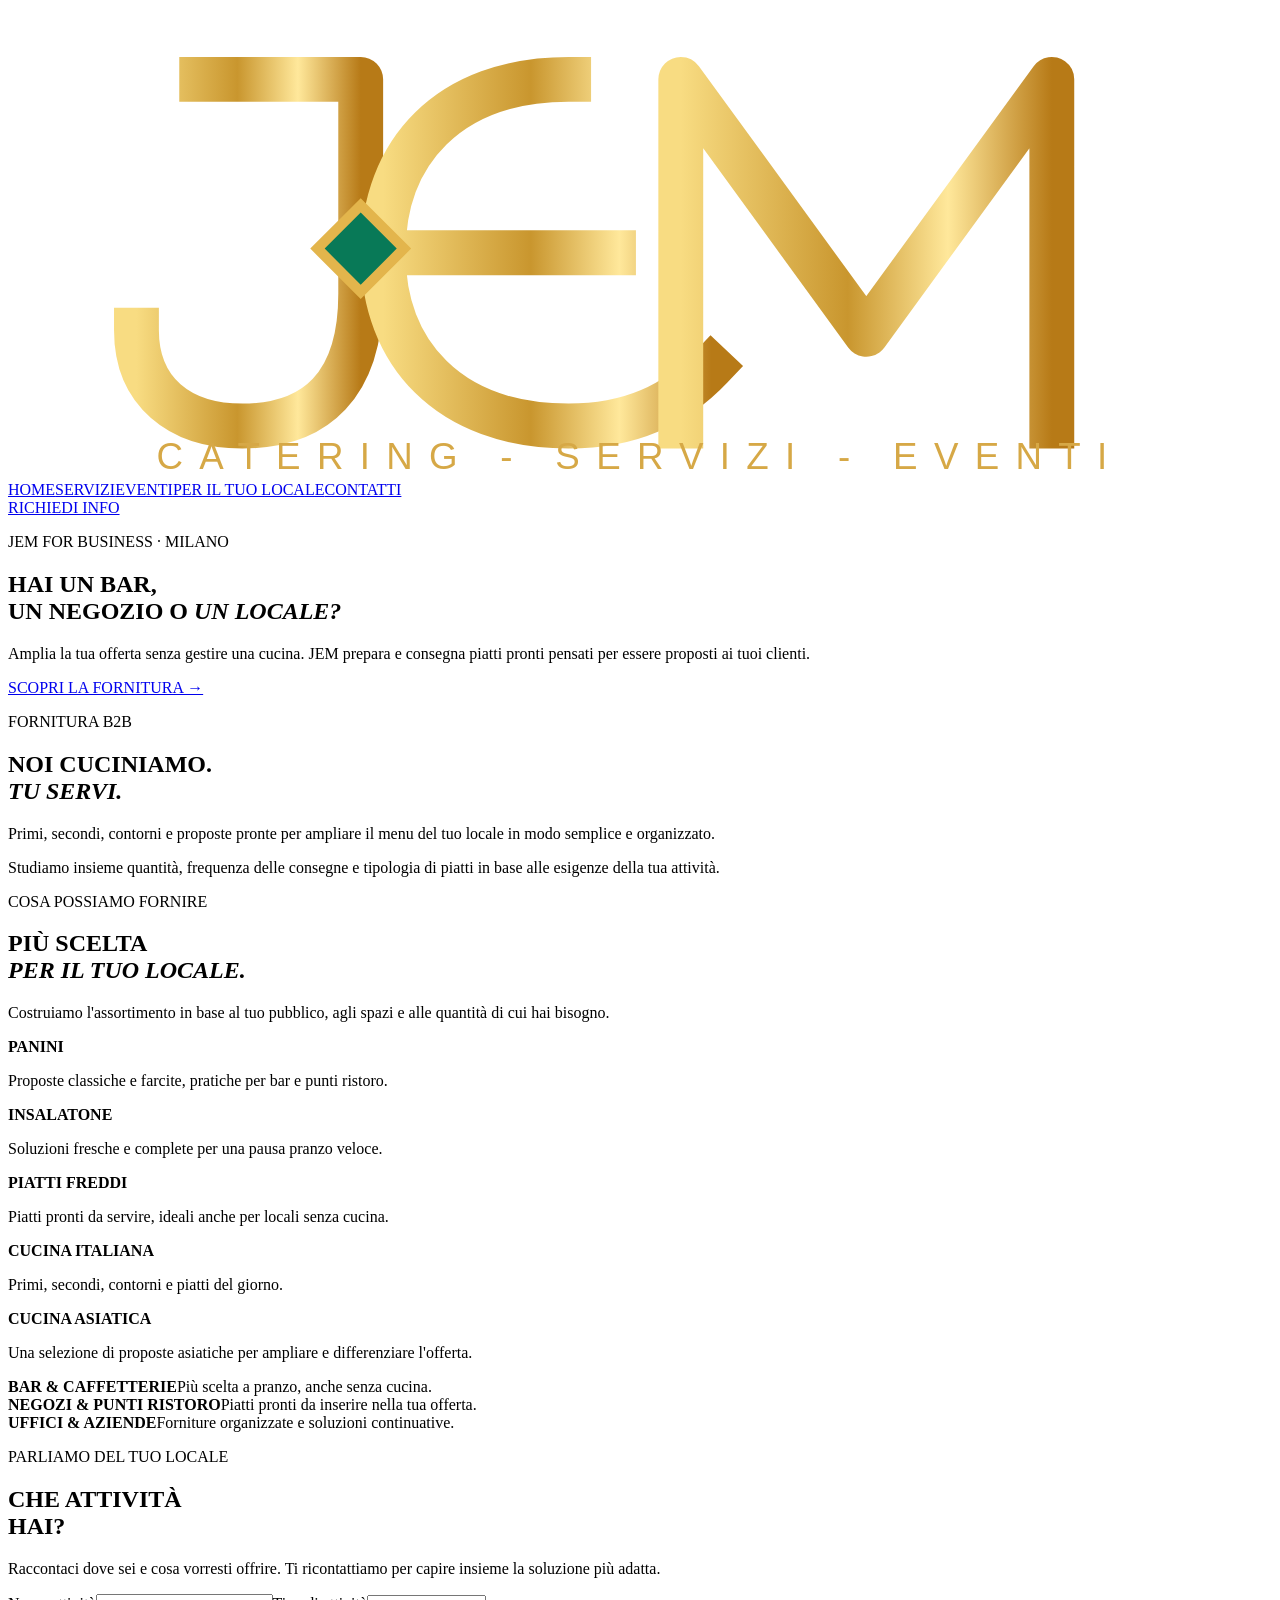
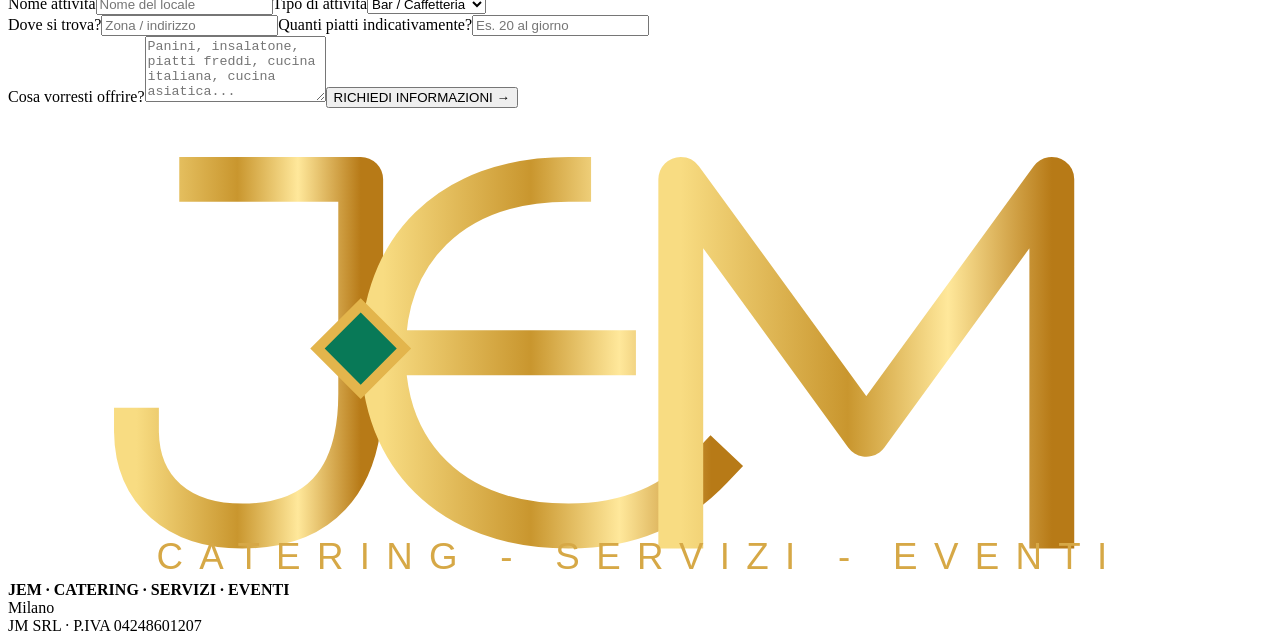
==== forniture.html @ 1eda9359 "Add JEM business supplies page" ====
<!doctype html><html lang="it"><head><meta charset="utf-8"><meta name="viewport" content="width=device-width,initial-scale=1"><title>Per il tuo locale | JEM</title><link rel="stylesheet" href="style.css"></head><body>
<header class="nav"><a class="brand" href="index.html"><img src="jem-logo.svg" alt="JEM"></a><nav><a href="index.html">HOME</a><a href="index.html#servizi">SERVIZI</a><a href="index.html#eventi">EVENTI</a><a href="forniture.html">PER IL TUO LOCALE</a><a href="index.html#contatti">CONTATTI</a></nav><a class="cta small" href="#richiedi">RICHIEDI INFO</a></header>
<main><section class="b2b-hero"><p class="eyebrow pale">JEM FOR BUSINESS · MILANO</p><h1>HAI UN BAR,<br>UN NEGOZIO O <em>UN LOCALE?</em></h1><p>Amplia la tua offerta senza gestire una cucina. JEM prepara e consegna piatti pronti pensati per essere proposti ai tuoi clienti.</p><a class="cta gold" href="#richiedi">SCOPRI LA FORNITURA →</a></section>
<section class="b2b-pitch"><div><p class="eyebrow">FORNITURA B2B</p><h2>NOI CUCINIAMO.<br><em>TU SERVI.</em></h2></div><div><p>Primi, secondi, contorni e proposte pronte per ampliare il menu del tuo locale in modo semplice e organizzato.</p><p>Studiamo insieme quantità, frequenza delle consegne e tipologia di piatti in base alle esigenze della tua attività.</p></div></section>
<section class="food-range"><div class="food-head"><p class="eyebrow">COSA POSSIAMO FORNIRE</p><h2>PIÙ SCELTA<br><em>PER IL TUO LOCALE.</em></h2><p>Costruiamo l'assortimento in base al tuo pubblico, agli spazi e alle quantità di cui hai bisogno.</p></div><div class="food-grid">
<article><b>PANINI</b><p>Proposte classiche e farcite, pratiche per bar e punti ristoro.</p></article><article><b>INSALATONE</b><p>Soluzioni fresche e complete per una pausa pranzo veloce.</p></article><article><b>PIATTI FREDDI</b><p>Piatti pronti da servire, ideali anche per locali senza cucina.</p></article><article><b>CUCINA ITALIANA</b><p>Primi, secondi, contorni e piatti del giorno.</p></article><article><b>CUCINA ASIATICA</b><p>Una selezione di proposte asiatiche per ampliare e differenziare l'offerta.</p></article></div></section>
<section class="b2b-strip"><div><b>BAR & CAFFETTERIE</b><span>Più scelta a pranzo, anche senza cucina.</span></div><div><b>NEGOZI & PUNTI RISTORO</b><span>Piatti pronti da inserire nella tua offerta.</span></div><div><b>UFFICI & AZIENDE</b><span>Forniture organizzate e soluzioni continuative.</span></div></section>
<section class="contact" id="richiedi"><div><p class="eyebrow pale">PARLIAMO DEL TUO LOCALE</p><h2>CHE ATTIVITÀ<br>HAI?</h2><p class="introtext">Raccontaci dove sei e cosa vorresti offrire. Ti ricontattiamo per capire insieme la soluzione più adatta.</p></div><form onsubmit="event.preventDefault();alert('Demo: il modulo verrà collegato prima della pubblicazione.')"><div class="grid"><label>Nome attività<input required placeholder="Nome del locale"></label><label>Tipo di attività<select><option>Bar / Caffetteria</option><option>Negozio</option><option>Punto ristoro</option><option>Ufficio / Azienda</option><option>Altro</option></select></label></div><div class="grid"><label>Dove si trova?<input placeholder="Zona / indirizzo"></label><label>Quanti piatti indicativamente?<input placeholder="Es. 20 al giorno"></label></div><label>Cosa vorresti offrire?<textarea rows="4" placeholder="Panini, insalatone, piatti freddi, cucina italiana, cucina asiatica..."></textarea></label><button class="cta gold" type="submit">RICHIEDI INFORMAZIONI →</button></form></section></main>
<footer><img src="jem-logo.svg" alt="JEM"><div><strong>JEM · CATERING · SERVIZI · EVENTI</strong><br>Milano<br>JM SRL · P.IVA 04248601207</div></footer></body></html>
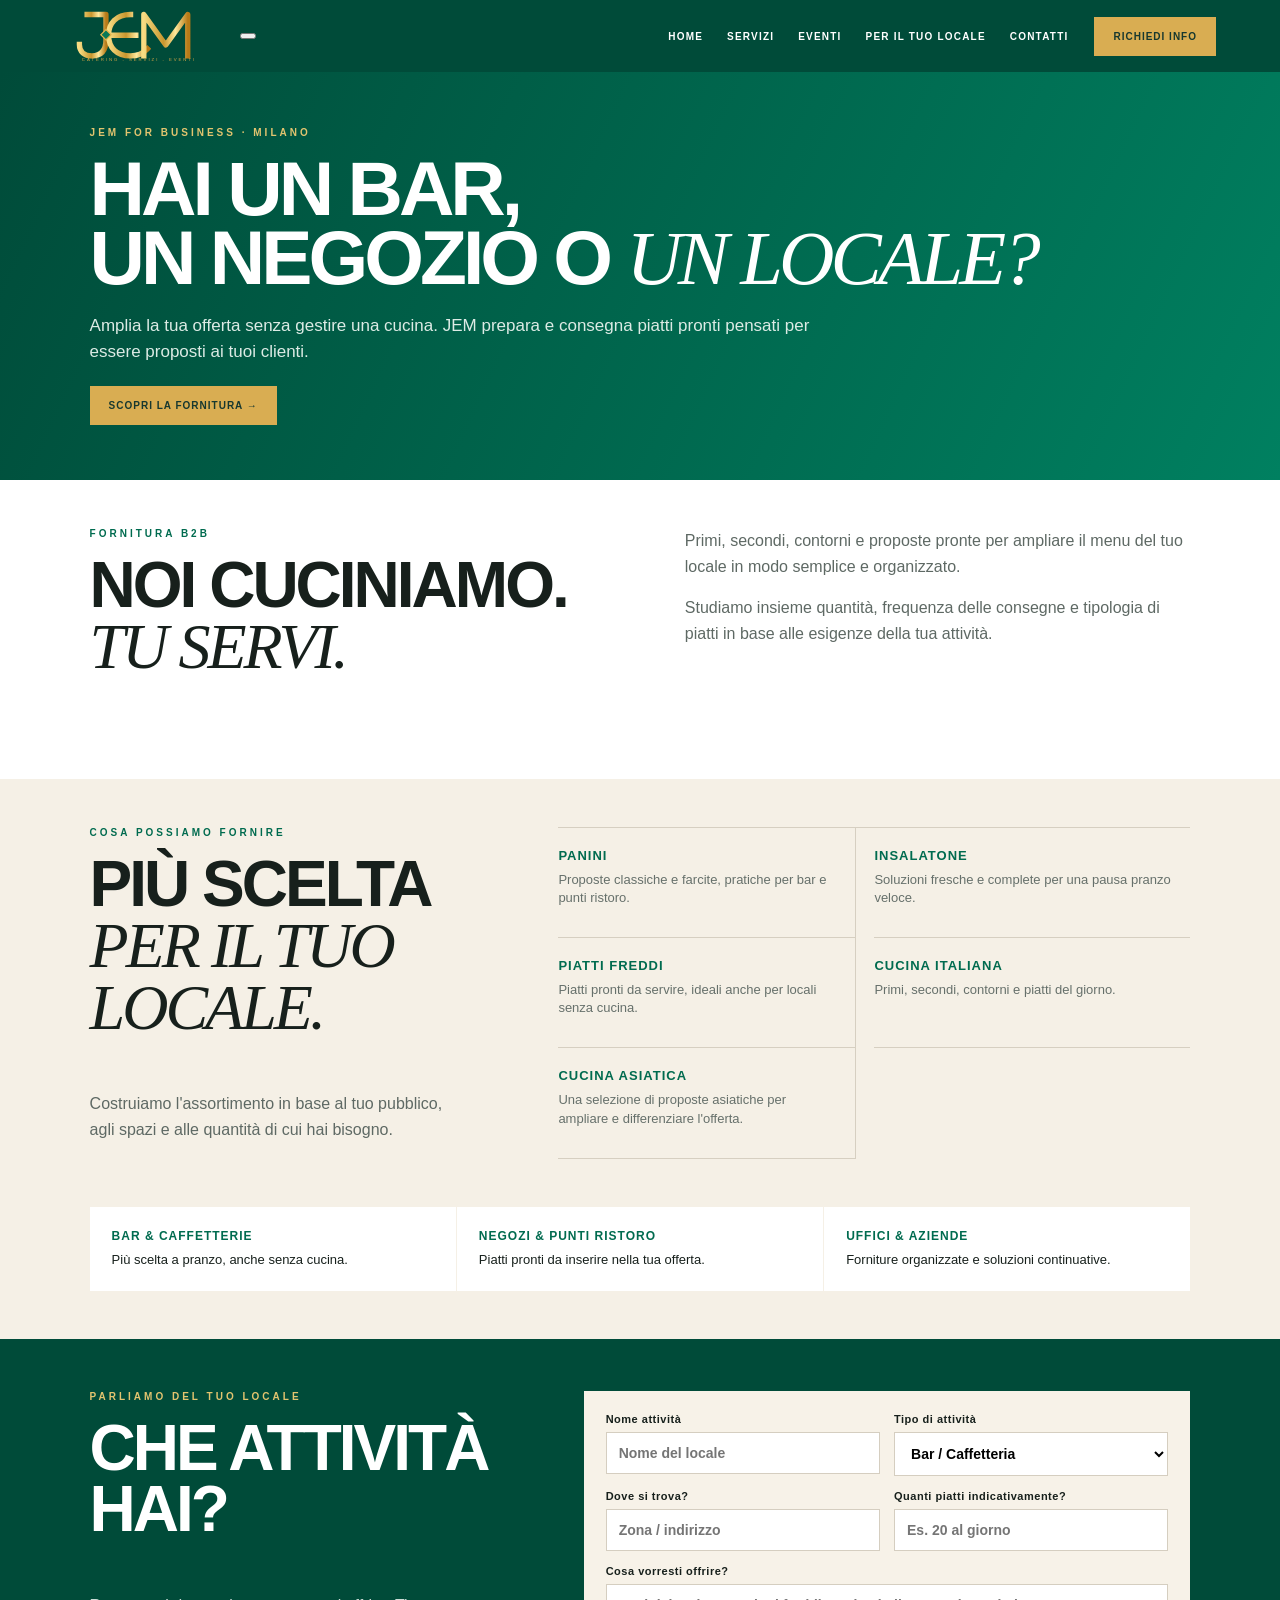
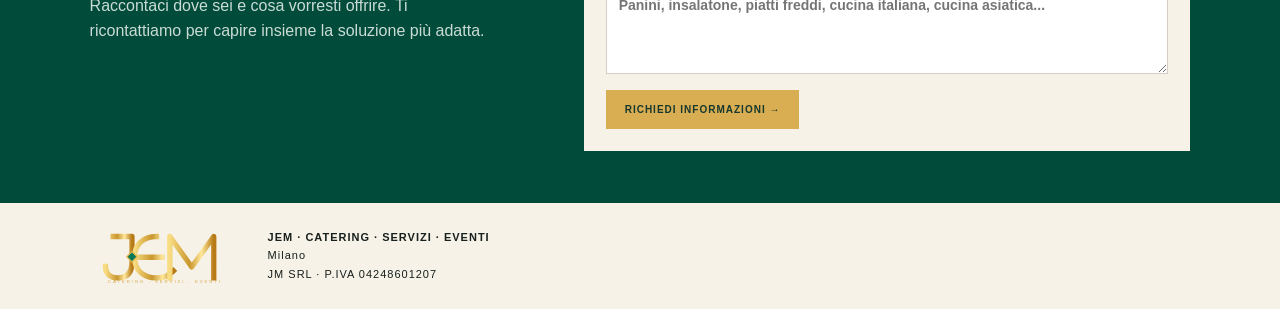
==== commit 3531bee2: "Add mobile navigation" ====
--- a/forniture.html
+++ b/forniture.html
@@ -1,9 +1,2 @@
-<!doctype html><html lang="it"><head><meta charset="utf-8"><meta name="viewport" content="width=device-width,initial-scale=1"><title>Per il tuo locale | JEM</title><link rel="stylesheet" href="style.css"></head><body>
-<header class="nav"><a class="brand" href="index.html"><img src="jem-logo.svg" alt="JEM"></a><nav><a href="index.html">HOME</a><a href="index.html#servizi">SERVIZI</a><a href="index.html#eventi">EVENTI</a><a href="forniture.html">PER IL TUO LOCALE</a><a href="index.html#contatti">CONTATTI</a></nav><a class="cta small" href="#richiedi">RICHIEDI INFO</a></header>
-<main><section class="b2b-hero"><p class="eyebrow pale">JEM FOR BUSINESS · MILANO</p><h1>HAI UN BAR,<br>UN NEGOZIO O <em>UN LOCALE?</em></h1><p>Amplia la tua offerta senza gestire una cucina. JEM prepara e consegna piatti pronti pensati per essere proposti ai tuoi clienti.</p><a class="cta gold" href="#richiedi">SCOPRI LA FORNITURA →</a></section>
-<section class="b2b-pitch"><div><p class="eyebrow">FORNITURA B2B</p><h2>NOI CUCINIAMO.<br><em>TU SERVI.</em></h2></div><div><p>Primi, secondi, contorni e proposte pronte per ampliare il menu del tuo locale in modo semplice e organizzato.</p><p>Studiamo insieme quantità, frequenza delle consegne e tipologia di piatti in base alle esigenze della tua attività.</p></div></section>
-<section class="food-range"><div class="food-head"><p class="eyebrow">COSA POSSIAMO FORNIRE</p><h2>PIÙ SCELTA<br><em>PER IL TUO LOCALE.</em></h2><p>Costruiamo l'assortimento in base al tuo pubblico, agli spazi e alle quantità di cui hai bisogno.</p></div><div class="food-grid">
-<article><b>PANINI</b><p>Proposte classiche e farcite, pratiche per bar e punti ristoro.</p></article><article><b>INSALATONE</b><p>Soluzioni fresche e complete per una pausa pranzo veloce.</p></article><article><b>PIATTI FREDDI</b><p>Piatti pronti da servire, ideali anche per locali senza cucina.</p></article><article><b>CUCINA ITALIANA</b><p>Primi, secondi, contorni e piatti del giorno.</p></article><article><b>CUCINA ASIATICA</b><p>Una selezione di proposte asiatiche per ampliare e differenziare l'offerta.</p></article></div></section>
-<section class="b2b-strip"><div><b>BAR & CAFFETTERIE</b><span>Più scelta a pranzo, anche senza cucina.</span></div><div><b>NEGOZI & PUNTI RISTORO</b><span>Piatti pronti da inserire nella tua offerta.</span></div><div><b>UFFICI & AZIENDE</b><span>Forniture organizzate e soluzioni continuative.</span></div></section>
-<section class="contact" id="richiedi"><div><p class="eyebrow pale">PARLIAMO DEL TUO LOCALE</p><h2>CHE ATTIVITÀ<br>HAI?</h2><p class="introtext">Raccontaci dove sei e cosa vorresti offrire. Ti ricontattiamo per capire insieme la soluzione più adatta.</p></div><form onsubmit="event.preventDefault();alert('Demo: il modulo verrà collegato prima della pubblicazione.')"><div class="grid"><label>Nome attività<input required placeholder="Nome del locale"></label><label>Tipo di attività<select><option>Bar / Caffetteria</option><option>Negozio</option><option>Punto ristoro</option><option>Ufficio / Azienda</option><option>Altro</option></select></label></div><div class="grid"><label>Dove si trova?<input placeholder="Zona / indirizzo"></label><label>Quanti piatti indicativamente?<input placeholder="Es. 20 al giorno"></label></div><label>Cosa vorresti offrire?<textarea rows="4" placeholder="Panini, insalatone, piatti freddi, cucina italiana, cucina asiatica..."></textarea></label><button class="cta gold" type="submit">RICHIEDI INFORMAZIONI →</button></form></section></main>
-<footer><img src="jem-logo.svg" alt="JEM"><div><strong>JEM · CATERING · SERVIZI · EVENTI</strong><br>Milano<br>JM SRL · P.IVA 04248601207</div></footer></body></html>+<!doctype html><html lang="it"><head><meta charset="utf-8"><meta name="viewport" content="width=device-width,initial-scale=1"><title>Per il tuo locale | JEM</title><link rel="stylesheet" href="style.css"></head><body><header class="nav"><a class="brand" href="index.html"><img src="jem-logo.svg" alt="JEM"></a><button class="menu-toggle" aria-label="Apri menu" onclick="document.body.classList.toggle('menu-open')"><span></span><span></span><span></span></button><nav><a href="index.html">HOME</a><a href="index.html#servizi">SERVIZI</a><a href="index.html#eventi">EVENTI</a><a href="forniture.html">PER IL TUO LOCALE</a><a href="index.html#contatti">CONTATTI</a></nav><a class="cta small" href="#richiedi">RICHIEDI INFO</a></header>
+<main><section class="b2b-hero"><p class="eyebrow pale">JEM FOR BUSINESS · MILANO</p><h1>HAI UN BAR,<br>UN NEGOZIO O <em>UN LOCALE?</em></h1><p>Amplia la tua offerta senza gestire una cucina. JEM prepara e consegna piatti pronti pensati per essere proposti ai tuoi clienti.</p><a class="cta gold" href="#richiedi">SCOPRI LA FORNITURA →</a></section><section class="b2b-pitch"><div><p class="eyebrow">FORNITURA B2B</p><h2>NOI CUCINIAMO.<br><em>TU SERVI.</em></h2></div><div><p>Primi, secondi, contorni e proposte pronte per ampliare il menu del tuo locale in modo semplice e organizzato.</p><p>Studiamo insieme quantità, frequenza delle consegne e tipologia di piatti in base alle esigenze della tua attività.</p></div></section><section class="food-range"><div class="food-head"><p class="eyebrow">COSA POSSIAMO FORNIRE</p><h2>PIÙ SCELTA<br><em>PER IL TUO LOCALE.</em></h2><p>Costruiamo l'assortimento in base al tuo pubblico, agli spazi e alle quantità di cui hai bisogno.</p></div><div class="food-grid"><article><b>PANINI</b><p>Proposte classiche e farcite, pratiche per bar e punti ristoro.</p></article><article><b>INSALATONE</b><p>Soluzioni fresche e complete per una pausa pranzo veloce.</p></article><article><b>PIATTI FREDDI</b><p>Piatti pronti da servire, ideali anche per locali senza cucina.</p></article><article><b>CUCINA ITALIANA</b><p>Primi, secondi, contorni e piatti del giorno.</p></article><article><b>CUCINA ASIATICA</b><p>Una selezione di proposte asiatiche per ampliare e differenziare l'offerta.</p></article></div></section><section class="b2b-strip"><div><b>BAR & CAFFETTERIE</b><span>Più scelta a pranzo, anche senza cucina.</span></div><div><b>NEGOZI & PUNTI RISTORO</b><span>Piatti pronti da inserire nella tua offerta.</span></div><div><b>UFFICI & AZIENDE</b><span>Forniture organizzate e soluzioni continuative.</span></div></section><section class="contact" id="richiedi"><div><p class="eyebrow pale">PARLIAMO DEL TUO LOCALE</p><h2>CHE ATTIVITÀ<br>HAI?</h2><p class="introtext">Raccontaci dove sei e cosa vorresti offrire. Ti ricontattiamo per capire insieme la soluzione più adatta.</p></div><form onsubmit="event.preventDefault();alert('Demo: il modulo verrà collegato prima della pubblicazione.')"><div class="grid"><label>Nome attività<input required placeholder="Nome del locale"></label><label>Tipo di attività<select><option>Bar / Caffetteria</option><option>Negozio</option><option>Punto ristoro</option><option>Ufficio / Azienda</option><option>Altro</option></select></label></div><div class="grid"><label>Dove si trova?<input placeholder="Zona / indirizzo"></label><label>Quanti piatti indicativamente?<input placeholder="Es. 20 al giorno"></label></div><label>Cosa vorresti offrire?<textarea rows="4" placeholder="Panini, insalatone, piatti freddi, cucina italiana, cucina asiatica..."></textarea></label><button class="cta gold" type="submit">RICHIEDI INFORMAZIONI →</button></form></section></main><footer><img src="jem-logo.svg" alt="JEM"><div><strong>JEM · CATERING · SERVIZI · EVENTI</strong><br>Milano<br>JM SRL · P.IVA 04248601207</div></footer></body></html>
--- a/style.css
+++ b/style.css
@@ -0,0 +1 @@
+:root{--emerald:#006b4f;--deep:#004b39;--gold:#d9ad52;--cream:#f5f0e6;--ink:#17201c}*{box-sizing:border-box}html{scroll-behavior:smooth}body{margin:0;font-family:Arial,Helvetica,sans-serif;background:var(--cream);color:var(--ink)}.nav{height:72px;padding:0 5vw;background:var(--deep);display:flex;align-items:center;gap:26px;position:sticky;top:0;z-index:20}.brand img{width:150px;height:66px;object-fit:contain}.nav nav{margin-left:auto;display:flex;gap:24px}.nav a{text-decoration:none}.nav nav a{color:white;font-size:10px;font-weight:800;letter-spacing:1.2px}.cta{border:0;display:inline-block;padding:14px 19px;text-decoration:none;font-size:10px;font-weight:900;letter-spacing:1px;cursor:pointer}.small,.gold{background:var(--gold);color:#17382f}.hero{min-height:390px;padding:48px 7vw;background:linear-gradient(115deg,#004b39,#008060);display:flex;align-items:center;color:white}.hero-copy{max-width:900px}.eyebrow{font-size:10px;font-weight:900;letter-spacing:3px;color:var(--emerald);margin:0 0 16px}.pale{color:#e2c46f}h1,h2,h3,p{margin-top:0}h1{font-size:clamp(50px,6vw,86px);line-height:.9;letter-spacing:-4px;margin-bottom:20px}h1 em,h2 em{font-family:Georgia,serif;font-weight:400}.lead{max-width:670px;color:#dbe8e3;font-size:17px;line-height:1.5;margin-bottom:20px}.services{padding:48px 7vw;background:#fff;display:grid;grid-template-columns:.8fr 1.2fr;gap:5vw}.section-title h2,.wide h2,.contact h2,.b2b-pitch h2,.food-head h2{font-size:clamp(40px,5vw,66px);line-height:.95;letter-spacing:-3px}.service-list article{display:flex;gap:15px;padding:11px 0;border-bottom:1px solid #ddd8ce}.svc-icon{width:44px;height:44px;border:1.5px solid var(--emerald);border-radius:50%;color:var(--emerald);display:grid;place-items:center;flex:0 0 44px}.service-list h3{font-size:19px;margin:2px 0 3px}.service-list p,.food-grid p{font-size:13px;line-height:1.4;color:#66706b;margin:0}.wide{padding:48px 7vw;background:var(--emerald);color:white;display:grid;grid-template-columns:1.25fr .75fr;gap:8vw;align-items:end}.wide>p{line-height:1.65;color:#d8e8e2;font-size:16px}.contact{padding:52px 7vw;background:var(--deep);color:white;display:grid;grid-template-columns:.8fr 1.2fr;gap:7vw}.introtext{color:#cbdcd6;line-height:1.6}.contact form{background:#f7f2e8;color:var(--ink);padding:22px}.grid{display:grid;grid-template-columns:1fr 1fr;gap:14px}label{display:block;font-size:11px;font-weight:800;letter-spacing:.5px;margin-bottom:14px}input,select,textarea{width:100%;margin-top:7px;border:1px solid #d5cec0;background:white;padding:12px;font:inherit;font-size:14px}footer{background:#f7f2e8;padding:18px 7vw;display:flex;align-items:center;gap:28px;font-size:11px;line-height:1.7;letter-spacing:1px}footer img{width:150px;height:70px;object-fit:contain}.b2b-hero{padding:55px 7vw;background:linear-gradient(115deg,#004b39,#008060);color:#fff}.b2b-hero>p:not(.eyebrow){max-width:720px;font-size:17px;line-height:1.5;color:#dcebe5;margin-bottom:22px}.b2b-pitch,.food-range{padding:48px 7vw;display:grid;grid-template-columns:1fr 1fr;gap:7vw}.b2b-pitch{background:#fff}.b2b-pitch>div:last-child,.food-head>p:last-child{font-size:16px;line-height:1.6;color:#5e6964}.food-range{background:var(--cream);grid-template-columns:.75fr 1.25fr}.food-grid{display:grid;grid-template-columns:1fr 1fr;border-top:1px solid #d6cfc1}.food-grid article{padding:18px 18px 18px 0;border-bottom:1px solid #d6cfc1}.food-grid article:nth-child(odd){border-right:1px solid #d6cfc1;margin-right:18px}.food-grid b{color:var(--emerald);font-size:13px;letter-spacing:1px}.food-grid p{margin-top:7px}.b2b-strip{padding:0 7vw 48px;background:var(--cream);display:grid;grid-template-columns:repeat(3,1fr);gap:1px}.b2b-strip>div{background:#fff;padding:22px}.b2b-strip b{display:block;color:var(--emerald);font-size:12px;letter-spacing:1px;margin-bottom:7px}.b2b-strip span{font-size:13px;line-height:1.4}@media(max-width:800px){.nav{height:68px;padding:0 16px}.brand img{width:120px}.nav nav{display:none}.small{margin-left:auto;font-size:8px;padding:10px}.hero,.b2b-hero{min-height:350px;padding:40px 20px}h1{font-size:47px;letter-spacing:-2.5px}.services,.wide,.contact,.b2b-pitch,.food-range{padding:40px 20px;grid-template-columns:1fr;gap:28px}.grid,.food-grid,.b2b-strip{grid-template-columns:1fr}.food-grid article:nth-child(odd){border-right:0;margin-right:0}.b2b-strip{padding:0 20px 40px}.contact form{padding:18px}footer{padding:20px;align-items:flex-start;flex-direction:column;gap:4px}footer img{width:125px}}
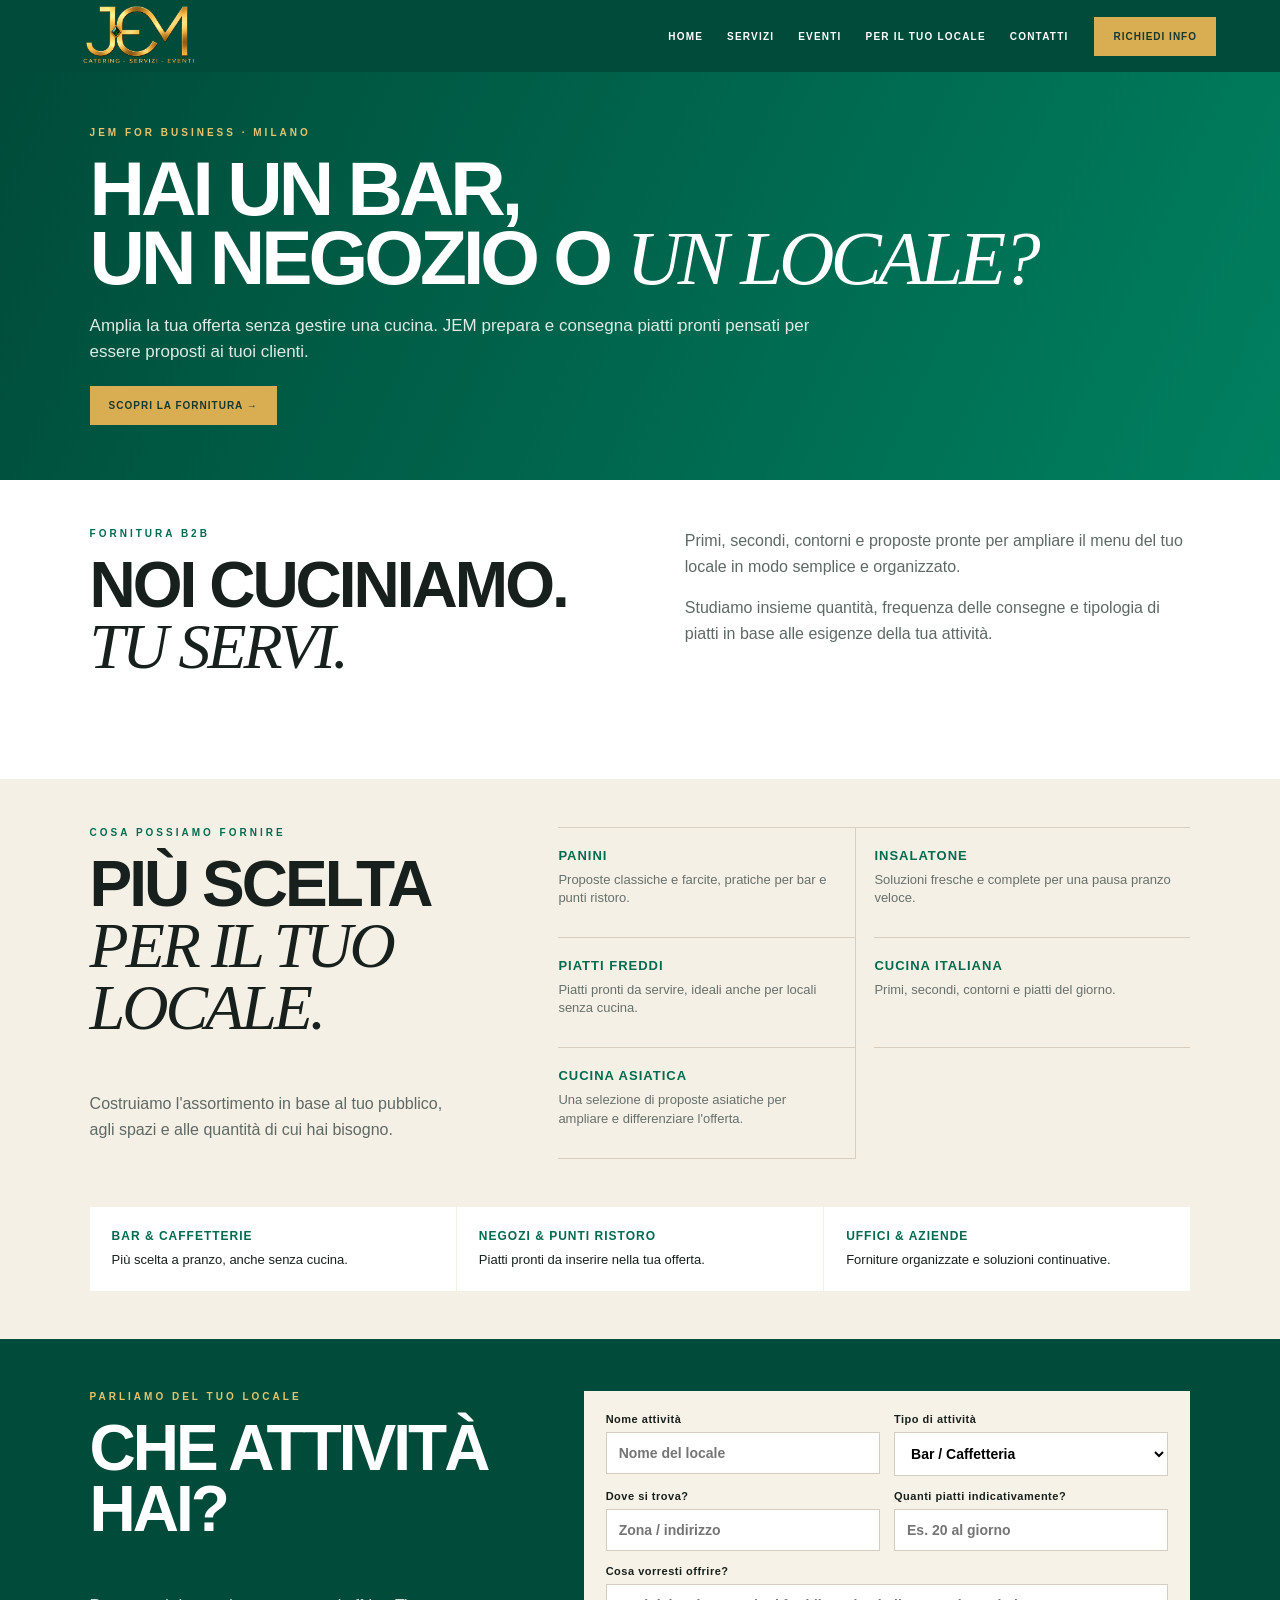
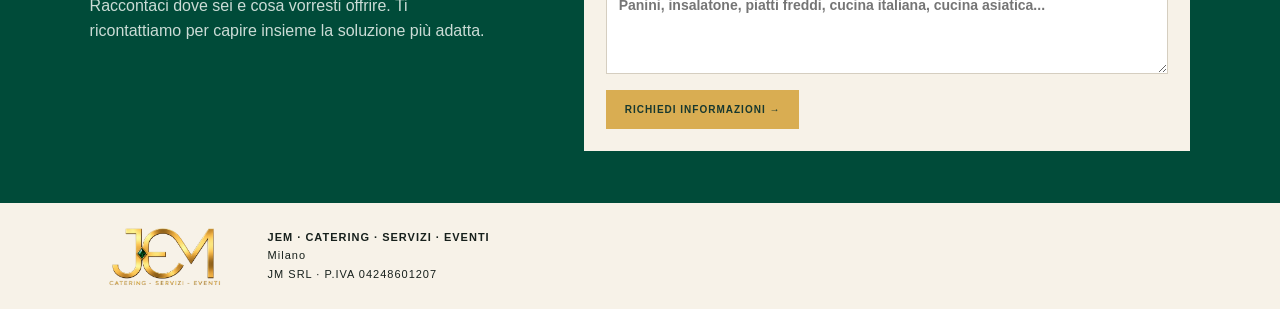
==== commit fc1f7d68: "Use approved JEM PNG logo" ====
--- a/forniture.html
+++ b/forniture.html
@@ -1,2 +1,2 @@
-<!doctype html><html lang="it"><head><meta charset="utf-8"><meta name="viewport" content="width=device-width,initial-scale=1"><title>Per il tuo locale | JEM</title><link rel="stylesheet" href="style.css"></head><body><header class="nav"><a class="brand" href="index.html"><img src="jem-logo.svg" alt="JEM"></a><button class="menu-toggle" aria-label="Apri menu" onclick="document.body.classList.toggle('menu-open')"><span></span><span></span><span></span></button><nav><a href="index.html">HOME</a><a href="index.html#servizi">SERVIZI</a><a href="index.html#eventi">EVENTI</a><a href="forniture.html">PER IL TUO LOCALE</a><a href="index.html#contatti">CONTATTI</a></nav><a class="cta small" href="#richiedi">RICHIEDI INFO</a></header>
-<main><section class="b2b-hero"><p class="eyebrow pale">JEM FOR BUSINESS · MILANO</p><h1>HAI UN BAR,<br>UN NEGOZIO O <em>UN LOCALE?</em></h1><p>Amplia la tua offerta senza gestire una cucina. JEM prepara e consegna piatti pronti pensati per essere proposti ai tuoi clienti.</p><a class="cta gold" href="#richiedi">SCOPRI LA FORNITURA →</a></section><section class="b2b-pitch"><div><p class="eyebrow">FORNITURA B2B</p><h2>NOI CUCINIAMO.<br><em>TU SERVI.</em></h2></div><div><p>Primi, secondi, contorni e proposte pronte per ampliare il menu del tuo locale in modo semplice e organizzato.</p><p>Studiamo insieme quantità, frequenza delle consegne e tipologia di piatti in base alle esigenze della tua attività.</p></div></section><section class="food-range"><div class="food-head"><p class="eyebrow">COSA POSSIAMO FORNIRE</p><h2>PIÙ SCELTA<br><em>PER IL TUO LOCALE.</em></h2><p>Costruiamo l'assortimento in base al tuo pubblico, agli spazi e alle quantità di cui hai bisogno.</p></div><div class="food-grid"><article><b>PANINI</b><p>Proposte classiche e farcite, pratiche per bar e punti ristoro.</p></article><article><b>INSALATONE</b><p>Soluzioni fresche e complete per una pausa pranzo veloce.</p></article><article><b>PIATTI FREDDI</b><p>Piatti pronti da servire, ideali anche per locali senza cucina.</p></article><article><b>CUCINA ITALIANA</b><p>Primi, secondi, contorni e piatti del giorno.</p></article><article><b>CUCINA ASIATICA</b><p>Una selezione di proposte asiatiche per ampliare e differenziare l'offerta.</p></article></div></section><section class="b2b-strip"><div><b>BAR & CAFFETTERIE</b><span>Più scelta a pranzo, anche senza cucina.</span></div><div><b>NEGOZI & PUNTI RISTORO</b><span>Piatti pronti da inserire nella tua offerta.</span></div><div><b>UFFICI & AZIENDE</b><span>Forniture organizzate e soluzioni continuative.</span></div></section><section class="contact" id="richiedi"><div><p class="eyebrow pale">PARLIAMO DEL TUO LOCALE</p><h2>CHE ATTIVITÀ<br>HAI?</h2><p class="introtext">Raccontaci dove sei e cosa vorresti offrire. Ti ricontattiamo per capire insieme la soluzione più adatta.</p></div><form onsubmit="event.preventDefault();alert('Demo: il modulo verrà collegato prima della pubblicazione.')"><div class="grid"><label>Nome attività<input required placeholder="Nome del locale"></label><label>Tipo di attività<select><option>Bar / Caffetteria</option><option>Negozio</option><option>Punto ristoro</option><option>Ufficio / Azienda</option><option>Altro</option></select></label></div><div class="grid"><label>Dove si trova?<input placeholder="Zona / indirizzo"></label><label>Quanti piatti indicativamente?<input placeholder="Es. 20 al giorno"></label></div><label>Cosa vorresti offrire?<textarea rows="4" placeholder="Panini, insalatone, piatti freddi, cucina italiana, cucina asiatica..."></textarea></label><button class="cta gold" type="submit">RICHIEDI INFORMAZIONI →</button></form></section></main><footer><img src="jem-logo.svg" alt="JEM"><div><strong>JEM · CATERING · SERVIZI · EVENTI</strong><br>Milano<br>JM SRL · P.IVA 04248601207</div></footer></body></html>+<!doctype html><html lang="it"><head><meta charset="utf-8"><meta name="viewport" content="width=device-width,initial-scale=1"><title>Per il tuo locale | JEM</title><link rel="stylesheet" href="style.css"></head><body><header class="nav"><a class="brand" href="index.html"><img src="a_clean_logo_graphic_on_a_transparent_background.png" alt="JEM"></a><button class="menu-toggle" aria-label="Apri menu" onclick="document.body.classList.toggle('menu-open')"><span></span><span></span><span></span></button><nav><a href="index.html">HOME</a><a href="index.html#servizi">SERVIZI</a><a href="index.html#eventi">EVENTI</a><a href="forniture.html">PER IL TUO LOCALE</a><a href="index.html#contatti">CONTATTI</a></nav><a class="cta small" href="#richiedi">RICHIEDI INFO</a></header>
+<main><section class="b2b-hero"><p class="eyebrow pale">JEM FOR BUSINESS · MILANO</p><h1>HAI UN BAR,<br>UN NEGOZIO O <em>UN LOCALE?</em></h1><p>Amplia la tua offerta senza gestire una cucina. JEM prepara e consegna piatti pronti pensati per essere proposti ai tuoi clienti.</p><a class="cta gold" href="#richiedi">SCOPRI LA FORNITURA →</a></section><section class="b2b-pitch"><div><p class="eyebrow">FORNITURA B2B</p><h2>NOI CUCINIAMO.<br><em>TU SERVI.</em></h2></div><div><p>Primi, secondi, contorni e proposte pronte per ampliare il menu del tuo locale in modo semplice e organizzato.</p><p>Studiamo insieme quantità, frequenza delle consegne e tipologia di piatti in base alle esigenze della tua attività.</p></div></section><section class="food-range"><div class="food-head"><p class="eyebrow">COSA POSSIAMO FORNIRE</p><h2>PIÙ SCELTA<br><em>PER IL TUO LOCALE.</em></h2><p>Costruiamo l'assortimento in base al tuo pubblico, agli spazi e alle quantità di cui hai bisogno.</p></div><div class="food-grid"><article><b>PANINI</b><p>Proposte classiche e farcite, pratiche per bar e punti ristoro.</p></article><article><b>INSALATONE</b><p>Soluzioni fresche e complete per una pausa pranzo veloce.</p></article><article><b>PIATTI FREDDI</b><p>Piatti pronti da servire, ideali anche per locali senza cucina.</p></article><article><b>CUCINA ITALIANA</b><p>Primi, secondi, contorni e piatti del giorno.</p></article><article><b>CUCINA ASIATICA</b><p>Una selezione di proposte asiatiche per ampliare e differenziare l'offerta.</p></article></div></section><section class="b2b-strip"><div><b>BAR & CAFFETTERIE</b><span>Più scelta a pranzo, anche senza cucina.</span></div><div><b>NEGOZI & PUNTI RISTORO</b><span>Piatti pronti da inserire nella tua offerta.</span></div><div><b>UFFICI & AZIENDE</b><span>Forniture organizzate e soluzioni continuative.</span></div></section><section class="contact" id="richiedi"><div><p class="eyebrow pale">PARLIAMO DEL TUO LOCALE</p><h2>CHE ATTIVITÀ<br>HAI?</h2><p class="introtext">Raccontaci dove sei e cosa vorresti offrire. Ti ricontattiamo per capire insieme la soluzione più adatta.</p></div><form onsubmit="event.preventDefault();alert('Demo: il modulo verrà collegato prima della pubblicazione.')"><div class="grid"><label>Nome attività<input required placeholder="Nome del locale"></label><label>Tipo di attività<select><option>Bar / Caffetteria</option><option>Negozio</option><option>Punto ristoro</option><option>Ufficio / Azienda</option><option>Altro</option></select></label></div><div class="grid"><label>Dove si trova?<input placeholder="Zona / indirizzo"></label><label>Quanti piatti indicativamente?<input placeholder="Es. 20 al giorno"></label></div><label>Cosa vorresti offrire?<textarea rows="4" placeholder="Panini, insalatone, piatti freddi, cucina italiana, cucina asiatica..."></textarea></label><button class="cta gold" type="submit">RICHIEDI INFORMAZIONI →</button></form></section></main><footer><img src="a_clean_logo_graphic_on_a_transparent_background.png" alt="JEM"><div><strong>JEM · CATERING · SERVIZI · EVENTI</strong><br>Milano<br>JM SRL · P.IVA 04248601207</div></footer></body></html>
--- a/style.css
+++ b/style.css
@@ -1 +1,12 @@
-:root{--emerald:#006b4f;--deep:#004b39;--gold:#d9ad52;--cream:#f5f0e6;--ink:#17201c}*{box-sizing:border-box}html{scroll-behavior:smooth}body{margin:0;font-family:Arial,Helvetica,sans-serif;background:var(--cream);color:var(--ink)}.nav{height:72px;padding:0 5vw;background:var(--deep);display:flex;align-items:center;gap:26px;position:sticky;top:0;z-index:20}.brand img{width:150px;height:66px;object-fit:contain}.nav nav{margin-left:auto;display:flex;gap:24px}.nav a{text-decoration:none}.nav nav a{color:white;font-size:10px;font-weight:800;letter-spacing:1.2px}.cta{border:0;display:inline-block;padding:14px 19px;text-decoration:none;font-size:10px;font-weight:900;letter-spacing:1px;cursor:pointer}.small,.gold{background:var(--gold);color:#17382f}.hero{min-height:390px;padding:48px 7vw;background:linear-gradient(115deg,#004b39,#008060);display:flex;align-items:center;color:white}.hero-copy{max-width:900px}.eyebrow{font-size:10px;font-weight:900;letter-spacing:3px;color:var(--emerald);margin:0 0 16px}.pale{color:#e2c46f}h1,h2,h3,p{margin-top:0}h1{font-size:clamp(50px,6vw,86px);line-height:.9;letter-spacing:-4px;margin-bottom:20px}h1 em,h2 em{font-family:Georgia,serif;font-weight:400}.lead{max-width:670px;color:#dbe8e3;font-size:17px;line-height:1.5;margin-bottom:20px}.services{padding:48px 7vw;background:#fff;display:grid;grid-template-columns:.8fr 1.2fr;gap:5vw}.section-title h2,.wide h2,.contact h2,.b2b-pitch h2,.food-head h2{font-size:clamp(40px,5vw,66px);line-height:.95;letter-spacing:-3px}.service-list article{display:flex;gap:15px;padding:11px 0;border-bottom:1px solid #ddd8ce}.svc-icon{width:44px;height:44px;border:1.5px solid var(--emerald);border-radius:50%;color:var(--emerald);display:grid;place-items:center;flex:0 0 44px}.service-list h3{font-size:19px;margin:2px 0 3px}.service-list p,.food-grid p{font-size:13px;line-height:1.4;color:#66706b;margin:0}.wide{padding:48px 7vw;background:var(--emerald);color:white;display:grid;grid-template-columns:1.25fr .75fr;gap:8vw;align-items:end}.wide>p{line-height:1.65;color:#d8e8e2;font-size:16px}.contact{padding:52px 7vw;background:var(--deep);color:white;display:grid;grid-template-columns:.8fr 1.2fr;gap:7vw}.introtext{color:#cbdcd6;line-height:1.6}.contact form{background:#f7f2e8;color:var(--ink);padding:22px}.grid{display:grid;grid-template-columns:1fr 1fr;gap:14px}label{display:block;font-size:11px;font-weight:800;letter-spacing:.5px;margin-bottom:14px}input,select,textarea{width:100%;margin-top:7px;border:1px solid #d5cec0;background:white;padding:12px;font:inherit;font-size:14px}footer{background:#f7f2e8;padding:18px 7vw;display:flex;align-items:center;gap:28px;font-size:11px;line-height:1.7;letter-spacing:1px}footer img{width:150px;height:70px;object-fit:contain}.b2b-hero{padding:55px 7vw;background:linear-gradient(115deg,#004b39,#008060);color:#fff}.b2b-hero>p:not(.eyebrow){max-width:720px;font-size:17px;line-height:1.5;color:#dcebe5;margin-bottom:22px}.b2b-pitch,.food-range{padding:48px 7vw;display:grid;grid-template-columns:1fr 1fr;gap:7vw}.b2b-pitch{background:#fff}.b2b-pitch>div:last-child,.food-head>p:last-child{font-size:16px;line-height:1.6;color:#5e6964}.food-range{background:var(--cream);grid-template-columns:.75fr 1.25fr}.food-grid{display:grid;grid-template-columns:1fr 1fr;border-top:1px solid #d6cfc1}.food-grid article{padding:18px 18px 18px 0;border-bottom:1px solid #d6cfc1}.food-grid article:nth-child(odd){border-right:1px solid #d6cfc1;margin-right:18px}.food-grid b{color:var(--emerald);font-size:13px;letter-spacing:1px}.food-grid p{margin-top:7px}.b2b-strip{padding:0 7vw 48px;background:var(--cream);display:grid;grid-template-columns:repeat(3,1fr);gap:1px}.b2b-strip>div{background:#fff;padding:22px}.b2b-strip b{display:block;color:var(--emerald);font-size:12px;letter-spacing:1px;margin-bottom:7px}.b2b-strip span{font-size:13px;line-height:1.4}@media(max-width:800px){.nav{height:68px;padding:0 16px}.brand img{width:120px}.nav nav{display:none}.small{margin-left:auto;font-size:8px;padding:10px}.hero,.b2b-hero{min-height:350px;padding:40px 20px}h1{font-size:47px;letter-spacing:-2.5px}.services,.wide,.contact,.b2b-pitch,.food-range{padding:40px 20px;grid-template-columns:1fr;gap:28px}.grid,.food-grid,.b2b-strip{grid-template-columns:1fr}.food-grid article:nth-child(odd){border-right:0;margin-right:0}.b2b-strip{padding:0 20px 40px}.contact form{padding:18px}footer{padding:20px;align-items:flex-start;flex-direction:column;gap:4px}footer img{width:125px}}+:root{--emerald:#006b4f;--deep:#004b39;--gold:#d9ad52;--cream:#f5f0e6;--ink:#17201c}*{box-sizing:border-box}html{scroll-behavior:smooth}body{margin:0;font-family:Arial,Helvetica,sans-serif;background:var(--cream);color:var(--ink)}.nav{height:72px;padding:0 5vw;background:var(--deep);display:flex;align-items:center;gap:26px;position:sticky;top:0;z-index:20}.brand img{width:150px;height:66px;object-fit:contain}.nav nav{margin-left:auto;display:flex;gap:24px}.nav a{text-decoration:none}.nav nav a{color:white;font-size:10px;font-weight:800;letter-spacing:1.2px}.cta{border:0;display:inline-block;padding:14px 19px;text-decoration:none;font-size:10px;font-weight:900;letter-spacing:1px;cursor:pointer}.small,.gold{background:var(--gold);color:#17382f}.hero{min-height:390px;padding:48px 7vw;background:linear-gradient(115deg,#004b39,#008060);display:flex;align-items:center;color:white}.hero-copy{max-width:900px}.eyebrow{font-size:10px;font-weight:900;letter-spacing:3px;color:var(--emerald);margin:0 0 16px}.pale{color:#e2c46f}h1,h2,h3,p{margin-top:0}h1{font-size:clamp(50px,6vw,86px);line-height:.9;letter-spacing:-4px;margin-bottom:20px}h1 em,h2 em{font-family:Georgia,serif;font-weight:400}.lead{max-width:670px;color:#dbe8e3;font-size:17px;line-height:1.5;margin-bottom:20px}.services{padding:48px 7vw;background:#fff;display:grid;grid-template-columns:.8fr 1.2fr;gap:5vw}.section-title h2,.wide h2,.contact h2,.b2b-pitch h2,.food-head h2{font-size:clamp(40px,5vw,66px);line-height:.95;letter-spacing:-3px}.service-list article{display:flex;gap:15px;padding:11px 0;border-bottom:1px solid #ddd8ce}.svc-icon{width:44px;height:44px;border:1.5px solid var(--emerald);border-radius:50%;color:var(--emerald);display:grid;place-items:center;flex:0 0 44px}.service-list h3{font-size:19px;margin:2px 0 3px}.service-list p,.food-grid p{font-size:13px;line-height:1.4;color:#66706b;margin:0}.wide{padding:48px 7vw;background:var(--emerald);color:white;display:grid;grid-template-columns:1.25fr .75fr;gap:8vw;align-items:end}.wide>p{line-height:1.65;color:#d8e8e2;font-size:16px}.contact{padding:52px 7vw;background:var(--deep);color:white;display:grid;grid-template-columns:.8fr 1.2fr;gap:7vw}.introtext{color:#cbdcd6;line-height:1.6}.contact form{background:#f7f2e8;color:var(--ink);padding:22px}.grid{display:grid;grid-template-columns:1fr 1fr;gap:14px}label{display:block;font-size:11px;font-weight:800;letter-spacing:.5px;margin-bottom:14px}input,select,textarea{width:100%;margin-top:7px;border:1px solid #d5cec0;background:white;padding:12px;font:inherit;font-size:14px}footer{background:#f7f2e8;padding:18px 7vw;display:flex;align-items:center;gap:28px;font-size:11px;line-height:1.7;letter-spacing:1px}footer img{width:150px;height:70px;object-fit:contain}.b2b-hero{padding:55px 7vw;background:linear-gradient(115deg,#004b39,#008060);color:#fff}.b2b-hero>p:not(.eyebrow){max-width:720px;font-size:17px;line-height:1.5;color:#dcebe5;margin-bottom:22px}.b2b-pitch,.food-range{padding:48px 7vw;display:grid;grid-template-columns:1fr 1fr;gap:7vw}.b2b-pitch{background:#fff}.b2b-pitch>div:last-child,.food-head>p:last-child{font-size:16px;line-height:1.6;color:#5e6964}.food-range{background:var(--cream);grid-template-columns:.75fr 1.25fr}.food-grid{display:grid;grid-template-columns:1fr 1fr;border-top:1px solid #d6cfc1}.food-grid article{padding:18px 18px 18px 0;border-bottom:1px solid #d6cfc1}.food-grid article:nth-child(odd){border-right:1px solid #d6cfc1;margin-right:18px}.food-grid b{color:var(--emerald);font-size:13px;letter-spacing:1px}.food-grid p{margin-top:7px}.b2b-strip{padding:0 7vw 48px;background:var(--cream);display:grid;grid-template-columns:repeat(3,1fr);gap:1px}.b2b-strip>div{background:#fff;padding:22px}.b2b-strip b{display:block;color:var(--emerald);font-size:12px;letter-spacing:1px;margin-bottom:7px}.b2b-strip span{font-size:13px;line-height:1.4}@media(max-width:800px){.nav{height:68px;padding:0 16px}.brand img{width:120px}.nav nav{display:none}.small{margin-left:auto;font-size:8px;padding:10px}.hero,.b2b-hero{min-height:350px;padding:40px 20px}h1{font-size:47px;letter-spacing:-2.5px}.services,.wide,.contact,.b2b-pitch,.food-range{padding:40px 20px;grid-template-columns:1fr;gap:28px}.grid,.food-grid,.b2b-strip{grid-template-columns:1fr}.food-grid article:nth-child(odd){border-right:0;margin-right:0}.b2b-strip{padding:0 20px 40px}.contact form{padding:18px}footer{padding:20px;align-items:flex-start;flex-direction:column;gap:4px}footer img{width:125px}}
+.menu-toggle{display:none;background:none;border:0;padding:9px;cursor:pointer}.menu-toggle span{display:block;width:25px;height:2px;background:#fff;margin:5px 0;transition:.2s}
+@media(max-width:800px){
+ body.menu-open{overflow:hidden}.nav{height:70px}.brand img{width:128px;height:62px}.menu-toggle{display:block;margin-left:auto;z-index:31}.nav .small{margin-left:0}
+ .nav nav{display:flex;position:fixed;top:70px;left:0;right:0;bottom:0;background:#004b39;flex-direction:column;align-items:flex-start;padding:35px 24px;gap:0;transform:translateX(100%);transition:transform .22s ease;z-index:30}
+ body.menu-open .nav nav{transform:translateX(0)}.nav nav a{font-size:18px;width:100%;padding:17px 0;border-bottom:1px solid rgba(255,255,255,.15)}
+ body.menu-open .menu-toggle span:nth-child(1){transform:translateY(7px) rotate(45deg)}body.menu-open .menu-toggle span:nth-child(2){opacity:0}body.menu-open .menu-toggle span:nth-child(3){transform:translateY(-7px) rotate(-45deg)}
+ .hero,.b2b-hero{min-height:auto;padding:42px 20px}h1{font-size:43px;line-height:.94}.lead,.b2b-hero>p:not(.eyebrow){font-size:16px}
+ .services,.wide,.contact,.b2b-pitch,.food-range{padding:34px 20px;gap:24px}.section-title h2,.wide h2,.contact h2,.b2b-pitch h2,.food-head h2{font-size:38px}
+ .service-list article{padding:12px 0}.contact form{width:100%}
+}
+@media(max-width:390px){.nav .small{display:none}.menu-toggle{margin-left:auto}h1{font-size:39px}}
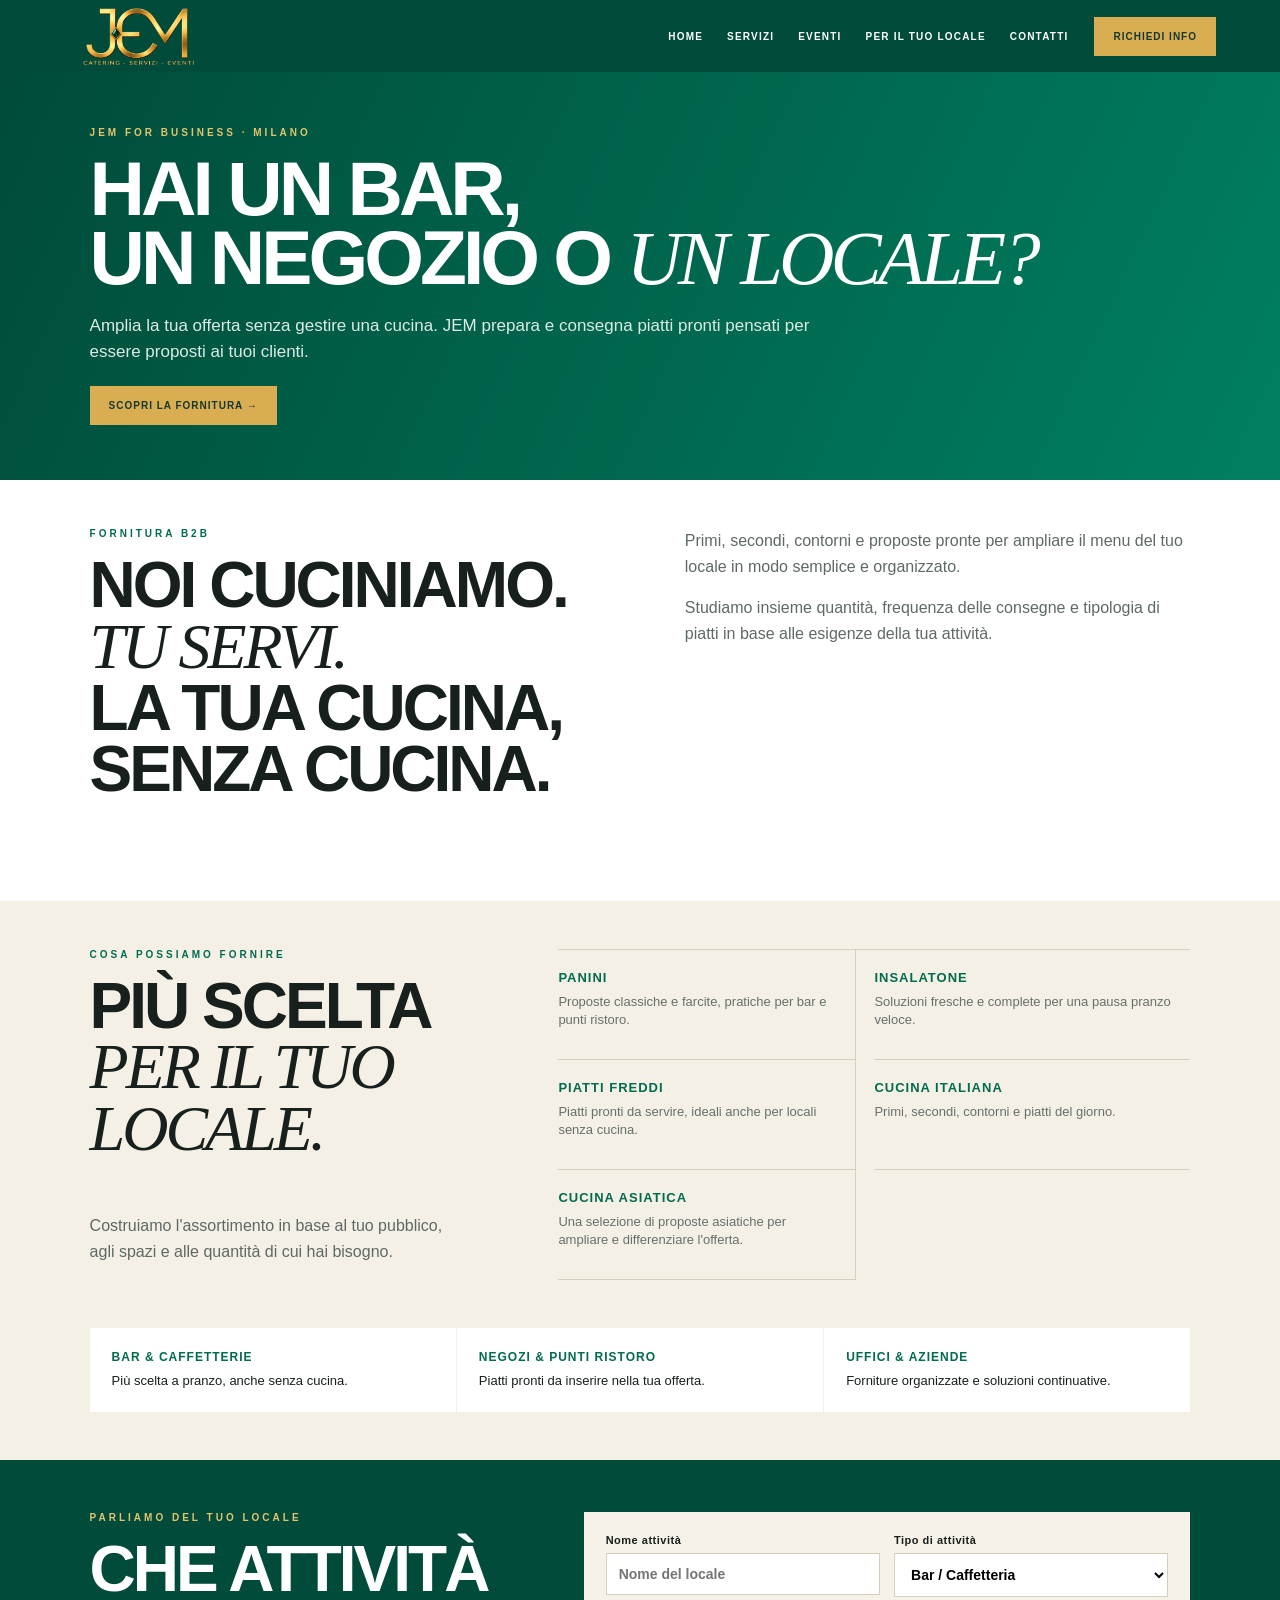
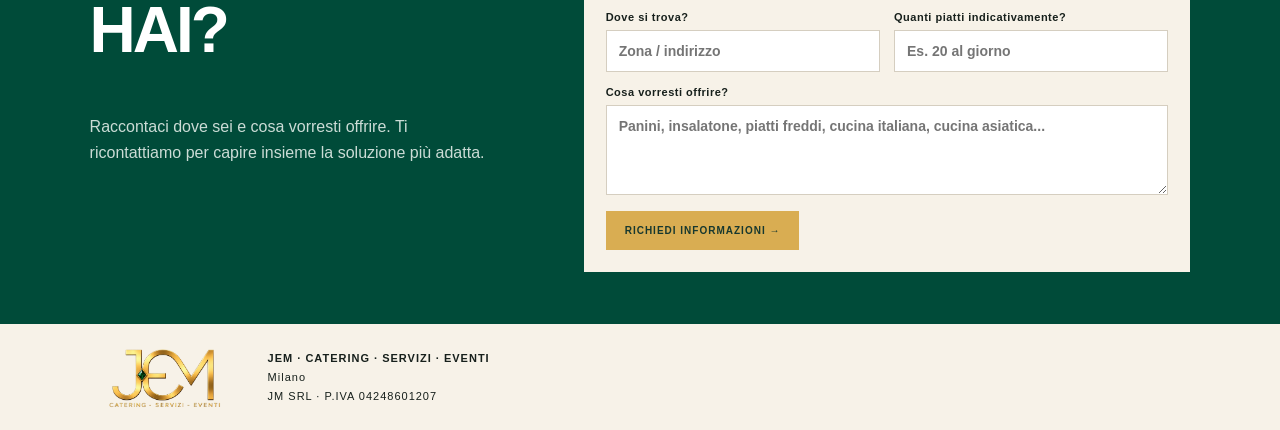
==== commit 0499adac: "Add stronger B2B marketing tagline" ====
--- a/forniture.html
+++ b/forniture.html
@@ -1,2 +1,2 @@
 <!doctype html><html lang="it"><head><meta charset="utf-8"><meta name="viewport" content="width=device-width,initial-scale=1"><title>Per il tuo locale | JEM</title><link rel="stylesheet" href="style.css"></head><body><header class="nav"><a class="brand" href="index.html"><img src="a_clean_logo_graphic_on_a_transparent_background.png" alt="JEM"></a><button class="menu-toggle" aria-label="Apri menu" onclick="document.body.classList.toggle('menu-open')"><span></span><span></span><span></span></button><nav><a href="index.html">HOME</a><a href="index.html#servizi">SERVIZI</a><a href="index.html#eventi">EVENTI</a><a href="forniture.html">PER IL TUO LOCALE</a><a href="index.html#contatti">CONTATTI</a></nav><a class="cta small" href="#richiedi">RICHIEDI INFO</a></header>
-<main><section class="b2b-hero"><p class="eyebrow pale">JEM FOR BUSINESS · MILANO</p><h1>HAI UN BAR,<br>UN NEGOZIO O <em>UN LOCALE?</em></h1><p>Amplia la tua offerta senza gestire una cucina. JEM prepara e consegna piatti pronti pensati per essere proposti ai tuoi clienti.</p><a class="cta gold" href="#richiedi">SCOPRI LA FORNITURA →</a></section><section class="b2b-pitch"><div><p class="eyebrow">FORNITURA B2B</p><h2>NOI CUCINIAMO.<br><em>TU SERVI.</em></h2></div><div><p>Primi, secondi, contorni e proposte pronte per ampliare il menu del tuo locale in modo semplice e organizzato.</p><p>Studiamo insieme quantità, frequenza delle consegne e tipologia di piatti in base alle esigenze della tua attività.</p></div></section><section class="food-range"><div class="food-head"><p class="eyebrow">COSA POSSIAMO FORNIRE</p><h2>PIÙ SCELTA<br><em>PER IL TUO LOCALE.</em></h2><p>Costruiamo l'assortimento in base al tuo pubblico, agli spazi e alle quantità di cui hai bisogno.</p></div><div class="food-grid"><article><b>PANINI</b><p>Proposte classiche e farcite, pratiche per bar e punti ristoro.</p></article><article><b>INSALATONE</b><p>Soluzioni fresche e complete per una pausa pranzo veloce.</p></article><article><b>PIATTI FREDDI</b><p>Piatti pronti da servire, ideali anche per locali senza cucina.</p></article><article><b>CUCINA ITALIANA</b><p>Primi, secondi, contorni e piatti del giorno.</p></article><article><b>CUCINA ASIATICA</b><p>Una selezione di proposte asiatiche per ampliare e differenziare l'offerta.</p></article></div></section><section class="b2b-strip"><div><b>BAR & CAFFETTERIE</b><span>Più scelta a pranzo, anche senza cucina.</span></div><div><b>NEGOZI & PUNTI RISTORO</b><span>Piatti pronti da inserire nella tua offerta.</span></div><div><b>UFFICI & AZIENDE</b><span>Forniture organizzate e soluzioni continuative.</span></div></section><section class="contact" id="richiedi"><div><p class="eyebrow pale">PARLIAMO DEL TUO LOCALE</p><h2>CHE ATTIVITÀ<br>HAI?</h2><p class="introtext">Raccontaci dove sei e cosa vorresti offrire. Ti ricontattiamo per capire insieme la soluzione più adatta.</p></div><form onsubmit="event.preventDefault();alert('Demo: il modulo verrà collegato prima della pubblicazione.')"><div class="grid"><label>Nome attività<input required placeholder="Nome del locale"></label><label>Tipo di attività<select><option>Bar / Caffetteria</option><option>Negozio</option><option>Punto ristoro</option><option>Ufficio / Azienda</option><option>Altro</option></select></label></div><div class="grid"><label>Dove si trova?<input placeholder="Zona / indirizzo"></label><label>Quanti piatti indicativamente?<input placeholder="Es. 20 al giorno"></label></div><label>Cosa vorresti offrire?<textarea rows="4" placeholder="Panini, insalatone, piatti freddi, cucina italiana, cucina asiatica..."></textarea></label><button class="cta gold" type="submit">RICHIEDI INFORMAZIONI →</button></form></section></main><footer><img src="a_clean_logo_graphic_on_a_transparent_background.png" alt="JEM"><div><strong>JEM · CATERING · SERVIZI · EVENTI</strong><br>Milano<br>JM SRL · P.IVA 04248601207</div></footer></body></html>+<main><section class="b2b-hero"><p class="eyebrow pale">JEM FOR BUSINESS · MILANO</p><h1>HAI UN BAR,<br>UN NEGOZIO O <em>UN LOCALE?</em></h1><p>Amplia la tua offerta senza gestire una cucina. JEM prepara e consegna piatti pronti pensati per essere proposti ai tuoi clienti.</p><a class="cta gold" href="#richiedi">SCOPRI LA FORNITURA →</a></section><section class="b2b-pitch"><div><p class="eyebrow">FORNITURA B2B</p><h2>NOI CUCINIAMO.<br><em>TU SERVI.</em><br><span class="tagline">LA TUA CUCINA, SENZA CUCINA.</span></h2></div><div><p>Primi, secondi, contorni e proposte pronte per ampliare il menu del tuo locale in modo semplice e organizzato.</p><p>Studiamo insieme quantità, frequenza delle consegne e tipologia di piatti in base alle esigenze della tua attività.</p></div></section><section class="food-range"><div class="food-head"><p class="eyebrow">COSA POSSIAMO FORNIRE</p><h2>PIÙ SCELTA<br><em>PER IL TUO LOCALE.</em></h2><p>Costruiamo l'assortimento in base al tuo pubblico, agli spazi e alle quantità di cui hai bisogno.</p></div><div class="food-grid"><article><b>PANINI</b><p>Proposte classiche e farcite, pratiche per bar e punti ristoro.</p></article><article><b>INSALATONE</b><p>Soluzioni fresche e complete per una pausa pranzo veloce.</p></article><article><b>PIATTI FREDDI</b><p>Piatti pronti da servire, ideali anche per locali senza cucina.</p></article><article><b>CUCINA ITALIANA</b><p>Primi, secondi, contorni e piatti del giorno.</p></article><article><b>CUCINA ASIATICA</b><p>Una selezione di proposte asiatiche per ampliare e differenziare l'offerta.</p></article></div></section><section class="b2b-strip"><div><b>BAR & CAFFETTERIE</b><span>Più scelta a pranzo, anche senza cucina.</span></div><div><b>NEGOZI & PUNTI RISTORO</b><span>Piatti pronti da inserire nella tua offerta.</span></div><div><b>UFFICI & AZIENDE</b><span>Forniture organizzate e soluzioni continuative.</span></div></section><section class="contact" id="richiedi"><div><p class="eyebrow pale">PARLIAMO DEL TUO LOCALE</p><h2>CHE ATTIVITÀ<br>HAI?</h2><p class="introtext">Raccontaci dove sei e cosa vorresti offrire. Ti ricontattiamo per capire insieme la soluzione più adatta.</p></div><form onsubmit="event.preventDefault();alert('Demo: il modulo verrà collegato prima della pubblicazione.')"><div class="grid"><label>Nome attività<input required placeholder="Nome del locale"></label><label>Tipo di attività<select><option>Bar / Caffetteria</option><option>Negozio</option><option>Punto ristoro</option><option>Ufficio / Azienda</option><option>Altro</option></select></label></div><div class="grid"><label>Dove si trova?<input placeholder="Zona / indirizzo"></label><label>Quanti piatti indicativamente?<input placeholder="Es. 20 al giorno"></label></div><label>Cosa vorresti offrire?<textarea rows="4" placeholder="Panini, insalatone, piatti freddi, cucina italiana, cucina asiatica..."></textarea></label><button class="cta gold" type="submit">RICHIEDI INFORMAZIONI →</button></form></section></main><footer><img src="a_clean_logo_graphic_on_a_transparent_background.png" alt="JEM"><div><strong>JEM · CATERING · SERVIZI · EVENTI</strong><br>Milano<br>JM SRL · P.IVA 04248601207</div></footer></body></html>
--- a/style.css
+++ b/style.css
@@ -10,3 +10,11 @@
  .service-list article{padding:12px 0}.contact form{width:100%}
 }
 @media(max-width:390px){.nav .small{display:none}.menu-toggle{margin-left:auto}h1{font-size:39px}}
+
+/* Approved transparent JEM logo */
+.brand{display:flex;align-items:center;overflow:visible}.brand img{display:block;object-fit:contain;background:transparent}
+footer img{display:block;background:transparent}
+@media(max-width:800px){.brand{flex:0 0 auto}.brand::before,.brand::after{content:none!important}.brand img{border:0!important;box-shadow:none!important;border-radius:0!important}.menu-toggle{border-radius:0!important}}
+
+.visual-story{background:#fff;padding:0 7vw 58px;display:grid;grid-template-columns:1.25fr .75fr;gap:28px;align-items:center}.visual-big{height:520px;overflow:hidden}.visual-big img,.visual-small img,.event-photo img{width:100%;height:100%;object-fit:cover;display:block}.visual-copy{padding:30px 0}.visual-copy h2{font-size:clamp(48px,5vw,72px);line-height:.9;letter-spacing:-3px;margin-bottom:20px}.visual-copy h2 em{font-family:Georgia,serif;font-weight:400;color:var(--emerald)}.visual-copy>p:not(.eyebrow){font-size:15px;line-height:1.65;color:#66706b;max-width:430px}.visual-small{height:210px;margin-top:28px;overflow:hidden}.event-photo{height:330px;position:relative;overflow:hidden}.event-photo:after{content:"";position:absolute;inset:0;background:linear-gradient(90deg,rgba(0,75,57,.68),rgba(0,75,57,.06))}.event-photo>div{position:absolute;left:7vw;bottom:28px;z-index:2;color:white;font-size:11px;font-weight:900;letter-spacing:2px}.hero{position:relative;overflow:hidden}.hero:after{content:"";position:absolute;right:-4%;top:0;width:39%;height:100%;background:url("https://images.pexels.com/photos/5157389/pexels-photo-5157389.jpeg?auto=compress&cs=tinysrgb&w=1000") center/cover no-repeat;opacity:.34;clip-path:polygon(18% 0,100% 0,100% 100%,0 100%)}.hero-copy{position:relative;z-index:2}
+@media(max-width:800px){.hero:after{width:55%;opacity:.18}.visual-story{padding:0 20px 38px;grid-template-columns:1fr;gap:0}.visual-big{height:310px;margin:0 -20px}.visual-copy{padding:30px 0 0}.visual-copy h2{font-size:42px}.visual-small{height:210px}.event-photo{height:260px}.event-photo>div{left:20px;right:20px;bottom:20px;line-height:1.5}}
